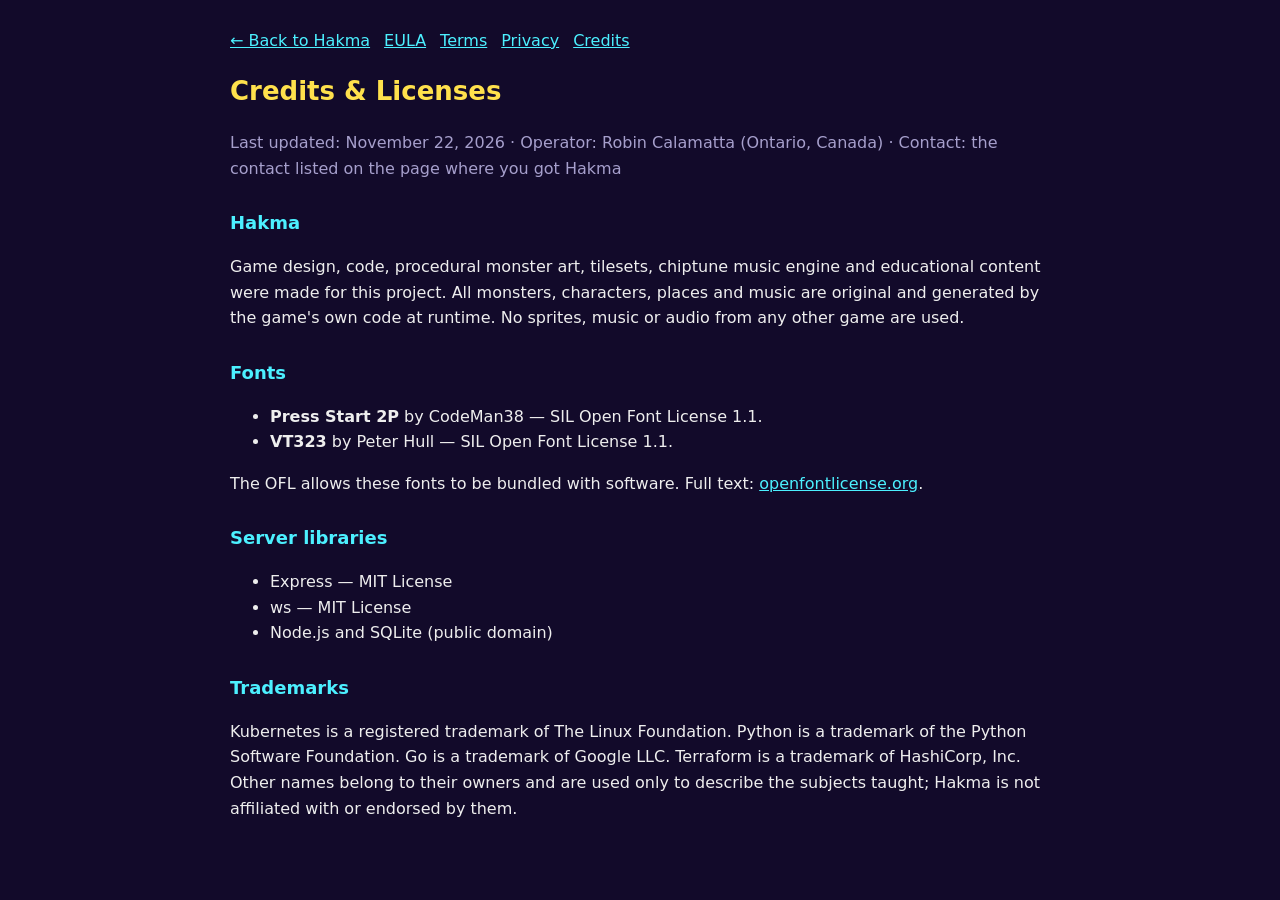
==== legal/credits.html @ fdf98303 "Initial commit: Hakma" ====
<!DOCTYPE html><html lang="en"><head><meta charset="utf-8"><meta name="viewport" content="width=device-width,initial-scale=1"><title>Credits & Licenses — Hakma</title><style>body{margin:0;background:#120a2a;color:#eee;font:16px/1.6 system-ui,sans-serif}main{max-width:820px;margin:0 auto;padding:28px 20px 60px}h1{color:#ffe14c;font-size:26px}h2{color:#4cf0ff;font-size:18px;margin-top:28px}a{color:#4cf0ff}.muted{color:#a69fcc}nav a{margin-right:14px}</style></head><body><main><nav><a href="../">← Back to Hakma</a><a href="eula.html">EULA</a><a href="terms.html">Terms</a><a href="privacy.html">Privacy</a><a href="credits.html">Credits</a></nav><h1>Credits & Licenses</h1><p class="muted">Last updated: November 22, 2026 · Operator: <span class="op">Robin Calamatta</span> (Ontario, Canada) · Contact: <span class="ct">the contact listed on the page where you got Hakma</span></p>
<h2>Hakma</h2><p>Game design, code, procedural monster art, tilesets, chiptune music engine and educational content were made for this project. All monsters, characters, places and music are original and generated by the game's own code at runtime. No sprites, music or audio from any other game are used.</p>
<h2>Fonts</h2><ul><li><b>Press Start 2P</b> by CodeMan38 — SIL Open Font License 1.1.</li><li><b>VT323</b> by Peter Hull — SIL Open Font License 1.1.</li></ul><p>The OFL allows these fonts to be bundled with software. Full text: <a href="https://openfontlicense.org" target="_blank" rel="noopener">openfontlicense.org</a>.</p>
<h2>Server libraries</h2><ul><li>Express — MIT License</li><li>ws — MIT License</li><li>Node.js and SQLite (public domain)</li></ul>
<h2>Trademarks</h2><p>Kubernetes is a registered trademark of The Linux Foundation. Python is a trademark of the Python Software Foundation. Go is a trademark of Google LLC. Terraform is a trademark of HashiCorp, Inc. Other names belong to their owners and are used only to describe the subjects taught; Hakma is not affiliated with or endorsed by them.</p>
</main><script>fetch('../api/info').then(r=>r.json()).then(i=>{document.querySelectorAll('.op').forEach(e=>e.textContent=i.operatorName||e.textContent);document.querySelectorAll('.ct').forEach(e=>{if(i.contactEmail){e.innerHTML='<a href="mailto:'+i.contactEmail+'">'+i.contactEmail+'</a>'}})}).catch(()=>{})</script></body></html>
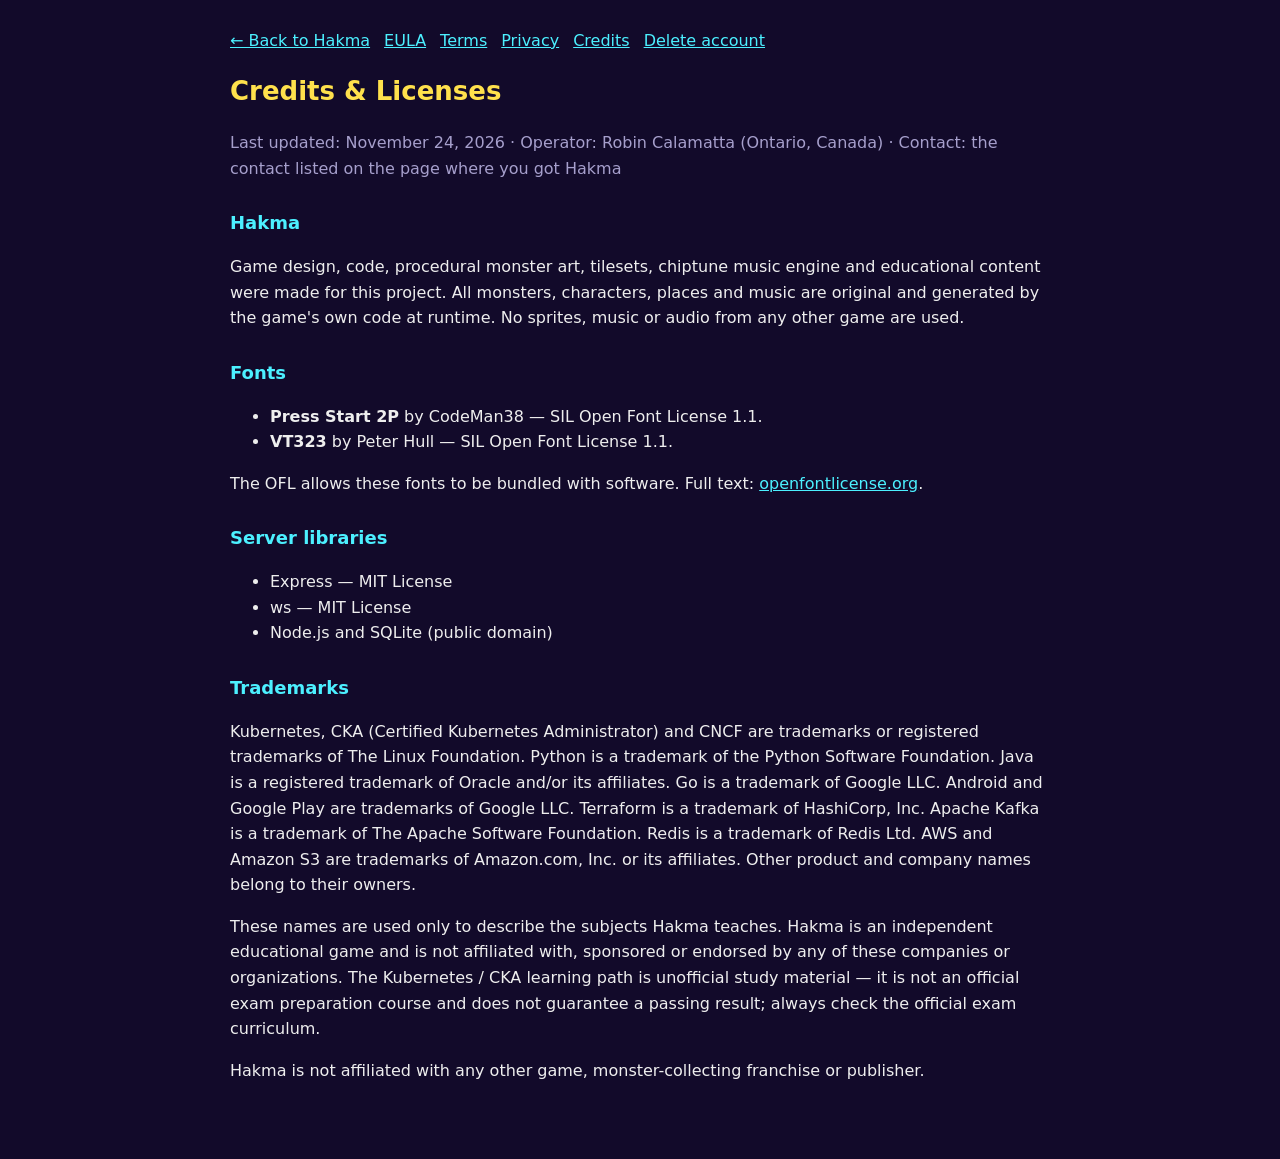
==== commit eedaba74: "Add Software Development Manager course" ====
--- a/legal/credits.html
+++ b/legal/credits.html
@@ -1,6 +1,6 @@
-<!DOCTYPE html><html lang="en"><head><meta charset="utf-8"><meta name="viewport" content="width=device-width,initial-scale=1"><title>Credits & Licenses — Hakma</title><style>body{margin:0;background:#120a2a;color:#eee;font:16px/1.6 system-ui,sans-serif}main{max-width:820px;margin:0 auto;padding:28px 20px 60px}h1{color:#ffe14c;font-size:26px}h2{color:#4cf0ff;font-size:18px;margin-top:28px}a{color:#4cf0ff}.muted{color:#a69fcc}nav a{margin-right:14px}</style></head><body><main><nav><a href="../">← Back to Hakma</a><a href="eula.html">EULA</a><a href="terms.html">Terms</a><a href="privacy.html">Privacy</a><a href="credits.html">Credits</a></nav><h1>Credits & Licenses</h1><p class="muted">Last updated: November 22, 2026 · Operator: <span class="op">Robin Calamatta</span> (Ontario, Canada) · Contact: <span class="ct">the contact listed on the page where you got Hakma</span></p>
+<!DOCTYPE html><html lang="en"><head><meta charset="utf-8"><meta name="viewport" content="width=device-width,initial-scale=1"><title>Credits & Licenses — Hakma</title><style>body{margin:0;background:#120a2a;color:#eee;font:16px/1.6 system-ui,sans-serif}main{max-width:820px;margin:0 auto;padding:28px 20px 60px}h1{color:#ffe14c;font-size:26px}h2{color:#4cf0ff;font-size:18px;margin-top:28px}a{color:#4cf0ff}.muted{color:#a69fcc}nav a{margin-right:14px}</style></head><body><main><nav><a href="../">← Back to Hakma</a><a href="eula.html">EULA</a><a href="terms.html">Terms</a><a href="privacy.html">Privacy</a><a href="credits.html">Credits</a><a href="delete-account.html">Delete account</a></nav><h1>Credits & Licenses</h1><p class="muted">Last updated: November 24, 2026 · Operator: <span class="op">Robin Calamatta</span> (Ontario, Canada) · Contact: <span class="ct">the contact listed on the page where you got Hakma</span></p>
 <h2>Hakma</h2><p>Game design, code, procedural monster art, tilesets, chiptune music engine and educational content were made for this project. All monsters, characters, places and music are original and generated by the game's own code at runtime. No sprites, music or audio from any other game are used.</p>
 <h2>Fonts</h2><ul><li><b>Press Start 2P</b> by CodeMan38 — SIL Open Font License 1.1.</li><li><b>VT323</b> by Peter Hull — SIL Open Font License 1.1.</li></ul><p>The OFL allows these fonts to be bundled with software. Full text: <a href="https://openfontlicense.org" target="_blank" rel="noopener">openfontlicense.org</a>.</p>
 <h2>Server libraries</h2><ul><li>Express — MIT License</li><li>ws — MIT License</li><li>Node.js and SQLite (public domain)</li></ul>
-<h2>Trademarks</h2><p>Kubernetes is a registered trademark of The Linux Foundation. Python is a trademark of the Python Software Foundation. Go is a trademark of Google LLC. Terraform is a trademark of HashiCorp, Inc. Other names belong to their owners and are used only to describe the subjects taught; Hakma is not affiliated with or endorsed by them.</p>
+<h2>Trademarks</h2><p>Kubernetes, CKA (Certified Kubernetes Administrator) and CNCF are trademarks or registered trademarks of The Linux Foundation. Python is a trademark of the Python Software Foundation. Java is a registered trademark of Oracle and/or its affiliates. Go is a trademark of Google LLC. Android and Google Play are trademarks of Google LLC. Terraform is a trademark of HashiCorp, Inc. Apache Kafka is a trademark of The Apache Software Foundation. Redis is a trademark of Redis Ltd. AWS and Amazon S3 are trademarks of Amazon.com, Inc. or its affiliates. Other product and company names belong to their owners.</p><p>These names are used only to describe the subjects Hakma teaches. Hakma is an independent educational game and is not affiliated with, sponsored or endorsed by any of these companies or organizations. The Kubernetes / CKA learning path is unofficial study material — it is not an official exam preparation course and does not guarantee a passing result; always check the official exam curriculum.</p><p>Hakma is not affiliated with any other game, monster-collecting franchise or publisher.</p>
 </main><script>fetch('../api/info').then(r=>r.json()).then(i=>{document.querySelectorAll('.op').forEach(e=>e.textContent=i.operatorName||e.textContent);document.querySelectorAll('.ct').forEach(e=>{if(i.contactEmail){e.innerHTML='<a href="mailto:'+i.contactEmail+'">'+i.contactEmail+'</a>'}})}).catch(()=>{})</script></body></html>
